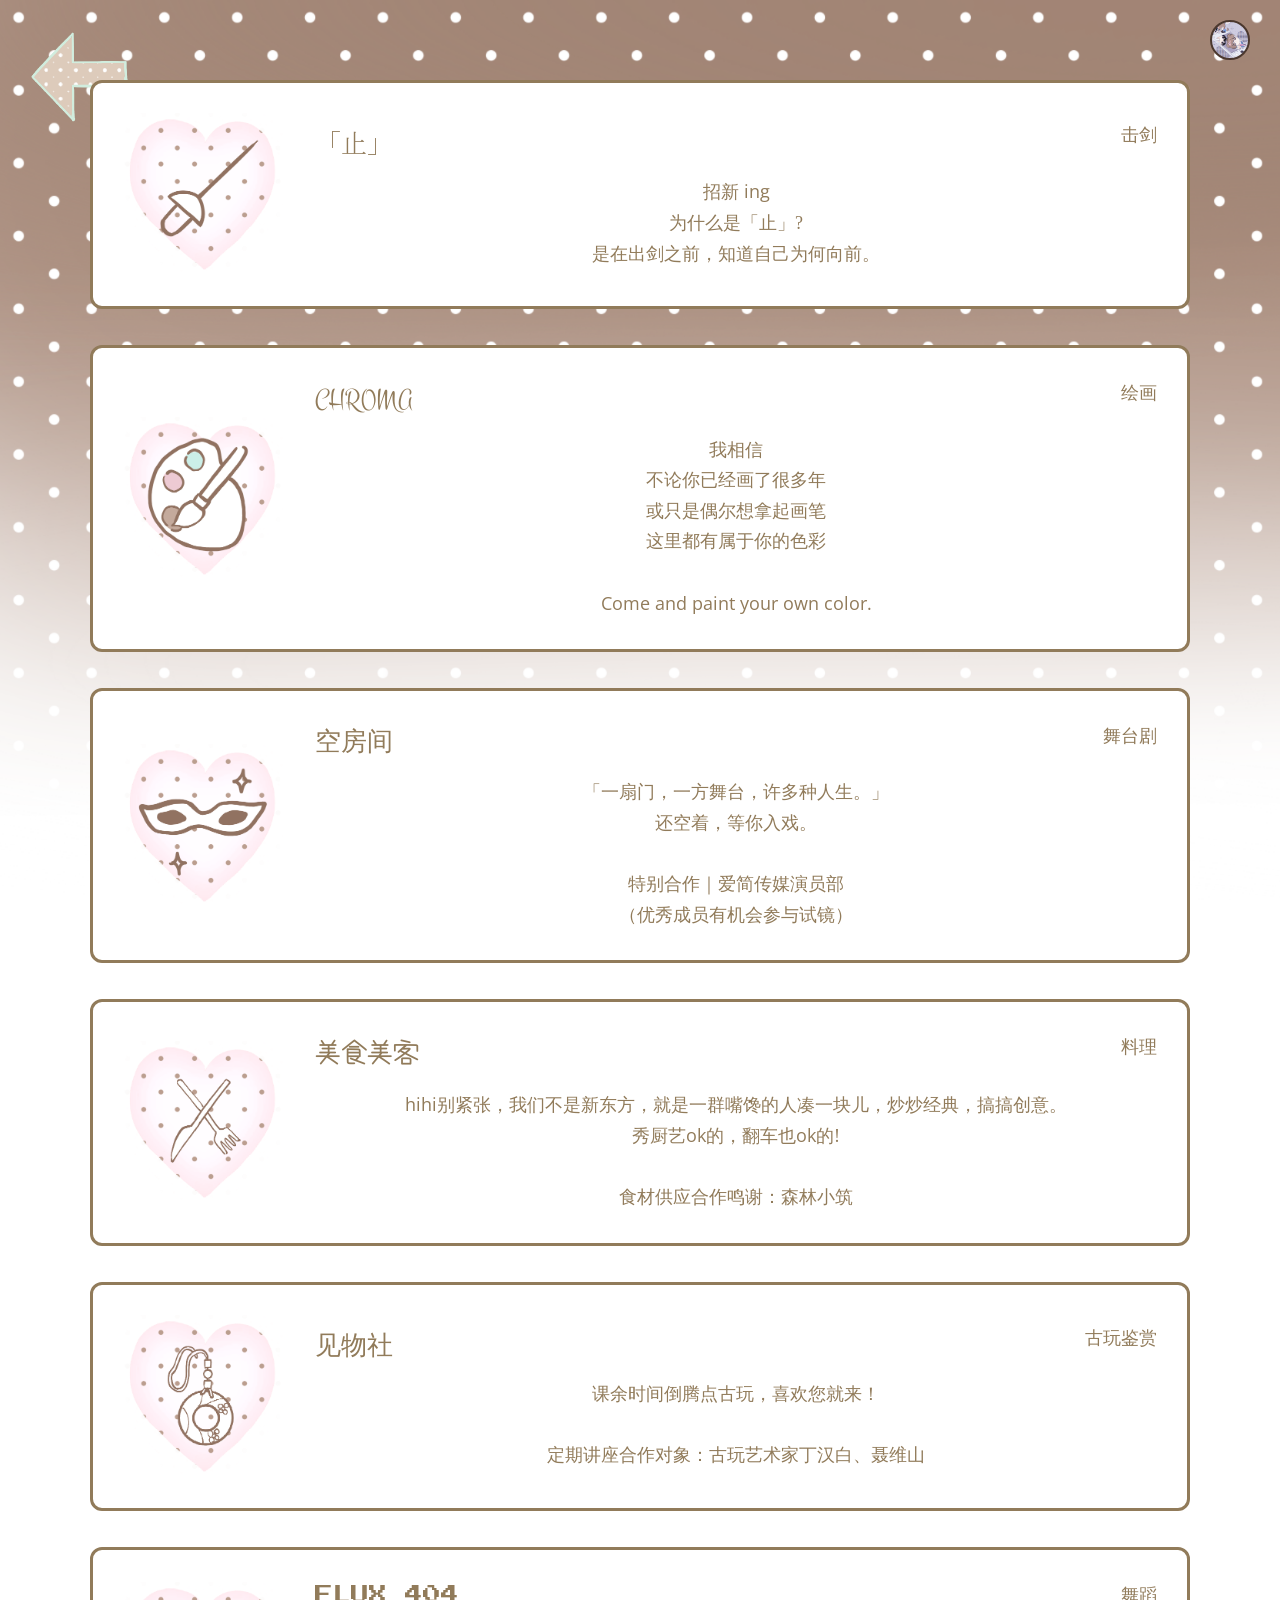
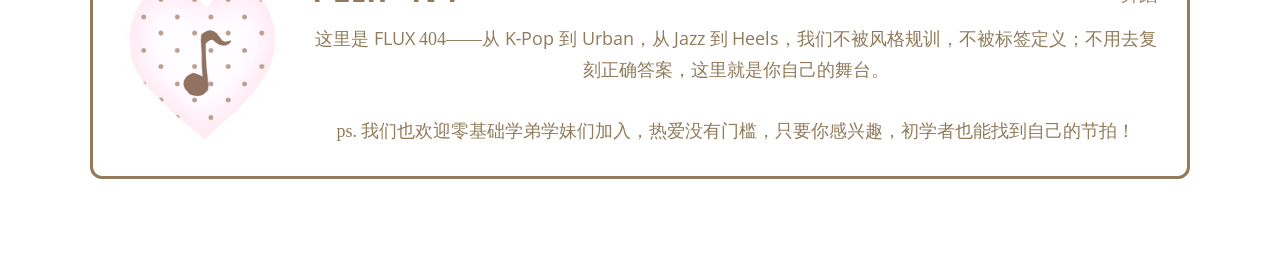
==== club.html @ 34ed7894 "Publish Bielaiwuyang website with cleaned fonts" ====
<!DOCTYPE html>
<html lang="zh-CN">
<head>
    <meta charset="UTF-8">
    <meta name="viewport" content="width=device-width, initial-scale=1.0">
    <title>About the club</title>
    <link rel="stylesheet" href="club.css">
</head>
<body>
    <!--右上角用户头像+名字（从index复制过来）-->
    <div class="user-header">
        <div class="avatar-icon"></div>
        <span id="showUsername"></span>
    </div>
    <!-- 返回主页箭头 -->
    <a href="index.html" class="back-link">
        <img class="back-arrow" src="image/back.png" alt="返回主页">
    </a>
    <div class="club-container">
        <!-- 1.击剑社 -->
        <div class="club-card">
            <img class="club-img" src="image/zhi.png" alt="社团图标">
            <div class="club-text">
                <div class="club-title-row">
                    <span class="club-name">「止」</span>
                    <span class="club-category">击剑</span>
                </div>
                <div class="club-desc">
                    <p>招新<span class="en-font"> ing</span></p>
                    <p>为什么是「止」?</p>
                    <p>是在出剑之前，知道自己为何向前。</p>
                </div>
            </div>
        </div>
        <!-- 2.绘画社 CHROMA -->
        <div class="club-card">
            <img class="club-img" src="image/chroma.png" alt="社团图标">
            <div class="club-text">
                <div class="club-title-row">
                    <span class="club-name font-montez">CHROMA</span>
                    <span class="club-category">绘画</span>
                </div>
                <div class="club-desc">
                    <p>我相信</p>
                    <p>不论你已经画了很多年</p>
                    <p>或只是偶尔想拿起画笔</p>
                    <p>这里都有属于你的色彩</p>
                    <br>
                    <p><span class="en-font">Come and paint your own color.</span></p>
                </div>
            </div>
        </div>
        <!--3.舞台剧 空房间 -->
        <div class="club-card">
            <img class="club-img" src="image/kong.png" alt="社团图标">
            <div class="club-text">
                <div class="club-title-row">
                    <span class="club-name">空房间</span>
                    <span class="club-category">舞台剧</span>
                </div>
                <div class="club-desc">
                    <p>「一扇门，一方舞台，许多种人生。」</p>
                    <p>还空着，等你入戏。</p>
                    <br>
                    <p>特别合作｜爱简传媒演员部</p>
                    <p>（优秀成员有机会参与试镜）</p>
                </div>
            </div>
        </div>
        <!--4.料理 美食美客 -->
        <div class="club-card">
            <img class="club-img" src="image/mei.png" alt="社团图标">
            <div class="club-text">
                <div class="club-title-row">
                    <span class="club-name">美食美客</span>
                    <span class="club-category">料理</span>
                </div>
                <div class="club-desc">
                    <p><span class="en-font">hihi</span>别紧张，我们不是新东方，就是一群嘴馋的人凑一块儿，炒炒经典，搞搞创意。</p>
                    <p>秀厨艺<span class="en-font">ok</span>的，翻车也<span class="en-font">ok</span>的!</p>
                    <br>
                    <p class="club-note">食材供应合作鸣谢：森林小筑</p>
                </div>
            </div>
        </div>
        <!--5.古玩鉴赏 见物社 -->
        <div class="club-card">
            <img class="club-img" src="image/jian.png" alt="社团图标">
            <div class="club-text">
                <div class="club-title-row">
                    <span class="club-name">见物社</span>
                    <span class="club-category">古玩鉴赏</span>
                </div>
                <div class="club-desc">
                    <p>课余时间倒腾点古玩，喜欢您就来！</p>
                    <br>
                    <p class="club-note">定期讲座合作对象：古玩艺术家丁汉白、聂维山</p>
                </div>
            </div>
        </div>
        <!--6.舞蹈 FLUX 404 -->
        <div class="club-card">
            <img class="club-img" src="image/404.png" alt="社团图标">
            <div class="club-text">
                <div class="club-title-row">
                    <span class="club-name">FLUX 404</span>
                    <span class="club-category">舞蹈</span>
                </div>
                <div class="club-desc">
                    <p>这里是 <span class="en-font">FLUX</span> 404——从 <span class="en-font">K‑Pop</span> 到 <span class="en-font">Urban</span>，从 <span class="en-font">Jazz</span> 到 <span class="en-font">Heels</span>，我们不被风格规训，不被标签定义；不用去复刻正确答案，这里就是你自己的舞台。</p>
                    <br>
                    <p>ps. 我们也欢迎零基础学弟学妹们加入，热爱没有门槛，只要你感兴趣，初学者也能找到自己的节拍！</p>
                </div>
            </div>
        </div>
    </div>

    <!-- 学生ID弹窗DOM 放在body末尾 -->
    <div class="id-modal" id="idModal">
        <div class="id-card-wrap">
            <img src="image/studentID.png" alt="Student ID" class="id-card">
        </div>
    </div>

    <audio id="bgMusicClub" loop preload="auto">
        <source src="audio/clubbgm.wav" type="audio/mpeg">

        <audio id="clickSound" preload="auto">
            <source src="audio/click.mp3" type="audio/mpeg">


            <script>
                //读取本地存储用户名
                const name = localStorage.getItem("username");
                document.getElementById("showUsername").innerText = name;

                //社团卡片滚动入场
                const cards = document.querySelectorAll('.club-card');
                const observer = new IntersectionObserver((entries) => {
                    entries.forEach(entry => {
                        if (entry.isIntersecting) {
                            entry.target.classList.add('show');
                        } else {
                            entry.target.classList.remove('show');
                        }
                    })
                }, {
                    threshold: 0
                });
                cards.forEach(card => observer.observe(card));

                //背景音乐
                let clubBgmPlayed = false;
                document.addEventListener('click', function () {
                    if (!clubBgmPlayed) {
                        document.getElementById('bgMusicClub').play();
                        clubBgmPlayed = true;
                    }
                    //点击音效
                    const clickAudio = document.getElementById('clickSound');
                    clickAudio.currentTime = 0;
                    clickAudio.play().catch(err => {
                        console.log("音效需要用户交互后才能播放", err);
                    })
                })

                // ==========学生ID弹窗逻辑 ==========
                const modal = document.getElementById("idModal");
                const avatar = document.querySelector(".avatar-icon");
                //点击头像打开弹窗
                avatar.addEventListener("click", () => {
                    modal.classList.add("active");
                })
                //点击遮罩背景关闭弹窗
                modal.addEventListener("click", (e) => {
                    if (e.target === modal) {
                        modal.classList.remove("active");
                    }
                })
            </script>
</body>
</html>
---- club.css ----
/*Montez‑Regular*/
@font-face {
    font-family: 'Montez';
    src: url('font/Montez-Regular.ttf') format('truetype');
    font-weight: normal;
    font-style: normal;
}
/*PressStart2P‑Regular*/
@font-face {
    font-family: 'Press Start 2P';
    src: url('font/PressStart2P-Regular.ttf') format('truetype');
    font-weight: normal;
    font-style: normal;
}
@font-face {
    font-family: "见物社手写体"; /* 这里是字体内置名字，可以中文 */
    src: url("font/jianwu-font.ttf") format("truetype"); /* 这里url路径必须英文文件名！！*/
    font-weight: normal;
    font-style: normal;
}
@font-face {
    font-family: "meishi-font"; 
    src: url("font/meishi/meishi-font.ttf") format("truetype"); 
    font-weight: normal;
    font-style: normal;
}
@font-face {
    font-family: "EarlySummerSerif-Light";
    src: url("font/zhi/EarlySummerSerif-Light.ttf") format("truetype");
    font-weight: normal;
    font-style: normal;
}
@font-face {
    font-family: "CaslonAntT";
    src: url("font/kong/CaslonAntT.ttf") format("truetype");
    font-weight: normal;
    font-style: normal;
}
@font-face {
    font-family: 'OpenSansVariable';
    src: url('font/OpenSans-VariableFont_wdth,wght.ttf') format('truetype');
    font-weight: 100 900; /* 可变字体支持的字重范围 */
    font-stretch: 75% 125%; /* 宽度范围 wdth */
    font-style: normal;
}
/* 英文专用class，只给英文文字套用 */
.en-font {
    font-family: 'OpenSansVariable', sans-serif;
    font-weight: 400;
}

/* ========== 直接定位：CHROMA社团标题 ========== */
.club-card:nth-child(2) .club-name {
    font-family: 'Montez', cursive;
    font-size: 26px;
    font-weight: normal !important; /* 重点！关掉bold，花体一加粗就失效！ */
}

/* nth‑child(1) → 第一个社团卡片：止 */
.club-card:nth-child(1) .club-name {
    font-family: 'EarlySummerSerif-Light', sans-serif;
    font-weight: normal !important;
    font-size: 26px;
}
/*第3个社团：空房间，字体不动，跳过*/
.club-card:nth-child(3) .club-name {
    font-family: 'CaslonAntT', sans-serif;
    font-weight: normal !important;
    font-size: 26px;
}
/* 给html标签手动加 class="food‑title"，避开nth-child计数出错的坑！！ */
.club-card:nth-child(4) .club-name {
    font-family: 'meishi-font', sans-serif;
    font-weight: normal !important;
    font-size: 26px;
}
/* nth‑child(5) →第五个社团卡片：见物社 */
.club-card:nth-child(5) .club-name {
    font-family: '见物社手写体', sans-serif;
    font-weight: normal !important;
    font-size: 26px;
}

/* ========== 直接定位：FLUX 404社团标题（第6张卡片） ========== */
.club-card:nth-child(6) .club-name {
    font-family: 'Press Start 2P', cursive;
    font-size: 18px;
    font-weight: normal !important; /*像素字体禁止加粗*/
}

.club-name {
    font-size: 24px;
    font-weight: bold;
}



* {
    margin: 0;
    padding: 0;
    box-sizing: border-box;
}

body {
    background-image: url("image/club_bg.png");
    background-size: cover;
    background-attachment: fixed;
    min-height: 100vh;
    padding: 80px 40px;
    font-family: "Comic Sans MS", cursive;
    color: #917B5A;
    cursor: url("image/cursor.png"),auto;
}


/* 右上角用户头像用户名，和index页面完全一致 */
.user-header {
    position: absolute;
    top: 20px;
    right: 20px;
    display: flex;
    gap: 10px;
    align-items: center;
    font-size: 18px;
    color: #4b382e;
}

.avatar-icon {
    width: 40px;
    height: 40px;
    border-radius: 50%;
    border: 2px solid #4b382e;
    background-image: url("image/profile.png");
    background-size: cover;
    background-position: center;
    background-repeat: no-repeat;
}

/* 返回箭头 */
.back-link {
    position: absolute;
    top: 30px;
    left: 30px;
}

.back-arrow {
    width: 100px;
    cursor: pointer;
    transition: transform 0.3s ease;
}

    .back-arrow:hover {
        transform: scale(1.15);
    }

/* 社团卡片外层容器 */
.club-container {
    max-width: 1100px;
    margin: 0 auto;
    display: flex;
    flex-direction: column;
    gap: 36px;
}


/* 单张社团卡片 */
.club-card {
    background-color: #ffffff;
    border: 3px solid #917B5A;
    border-radius: 12px;
    padding: 30px;
    display: flex;
    align-items: center;
    gap: 32px;
    /* hover的过渡 */
    transition: transform 0.1s ease, box-shadow 0.3s ease;
    /* 入场初始状态：透明，往下挪50px */
    opacity: 0;
    transform: translateY(50px);
    /* ✅新增：入场动画的过渡时长 */
    transition-property: opacity, transform;
    transition-duration: 0.7s;
    transition-timing-function: ease-out;
}

    .club-card.show {
        opacity: 1;
        transform: translateY(0);
    }
    /* hover放大，保留原有 */
    .club-card:hover {
        transform: scale(1.03);
        box-shadow: 0 8px 20px rgba(145, 123, 90, 0.25);
    }


/* 左侧社团图片 */
.club-img {
    width: 160px;
    flex-shrink: 0;
    animation: floatHeart 3s ease-in-out infinite;
}

@keyframes floatHeart {
    0% {
        transform: translateY(0px);
    }

    50% {
        transform: translateY(-6px);
    }

    100% {
        transform: translateY(0px);
    }
}


/* 右侧文字区域 */
.club-text {
    flex: 1;
    line-height: 1.7;
    font-size: 18px;
}

.club-title-row {
    display: flex;
    justify-content: space-between;
    margin-bottom: 12px;
}

.club-name {
    font-size: 24px;
    font-weight: bold;
}

.club-desc {
    text-align: center;
}

.club-note {
    text-align: center;
}

/* ===== 嫩粉色滚动条，加宽到16px，和主页保持一致 ===== */
::-webkit-scrollbar {
    width: 16px;
}

::-webkit-scrollbar-track {
    background: #fff7f9;
}

::-webkit-scrollbar-thumb {
    background-color: #fce0e8;
    border-radius: 10px;
}

    ::-webkit-scrollbar-thumb:hover {
        background-color: #f9cbda;
    }

html {
    scrollbar-color: #fce0e8 #fff7f9;
    scrollbar-width: thin;
}

/*====学生ID弹窗样式（和index保持完全一致）====*/
.id-modal {
    position: fixed;
    inset: 0;
    background: rgba(50, 35, 25, 0.65);
    z-index: 999;
    display: flex;
    justify-content: center;
    align-items: center;
    opacity: 0;
    visibility: hidden;
    transition: opacity 0.25s ease, visibility 0.25s ease;
}

    .id-modal.active {
        opacity: 1;
        visibility: visible;
    }

.id-card-wrap {
    transform: scale(0.6);
    opacity: 0;
    transition: transform 0.5s cubic-bezier(0.3, 1.8, 0.5, 1), opacity 0.3s ease;
}

.id-modal.active .id-card-wrap {
    transform: scale(1);
    opacity: 1;
}

.id-card {
    max-width: 640px;
    width: 86vw;
    border-radius: 18px;
    box-shadow: 0 20px 50px rgba(0, 0, 0, 0.35);
}

    .id-card:hover {
        transform: translateY(-4px);
        transition: transform 0.25s ease;
    }

/* 移动端简单适配：屏幕小的时候卡片变成上下排布 */
@media (max-width:768px) {
    .club-card {
        flex-direction: column;
        text-align: center;
    }

    .club-img {
        width: 120px;
    }
}
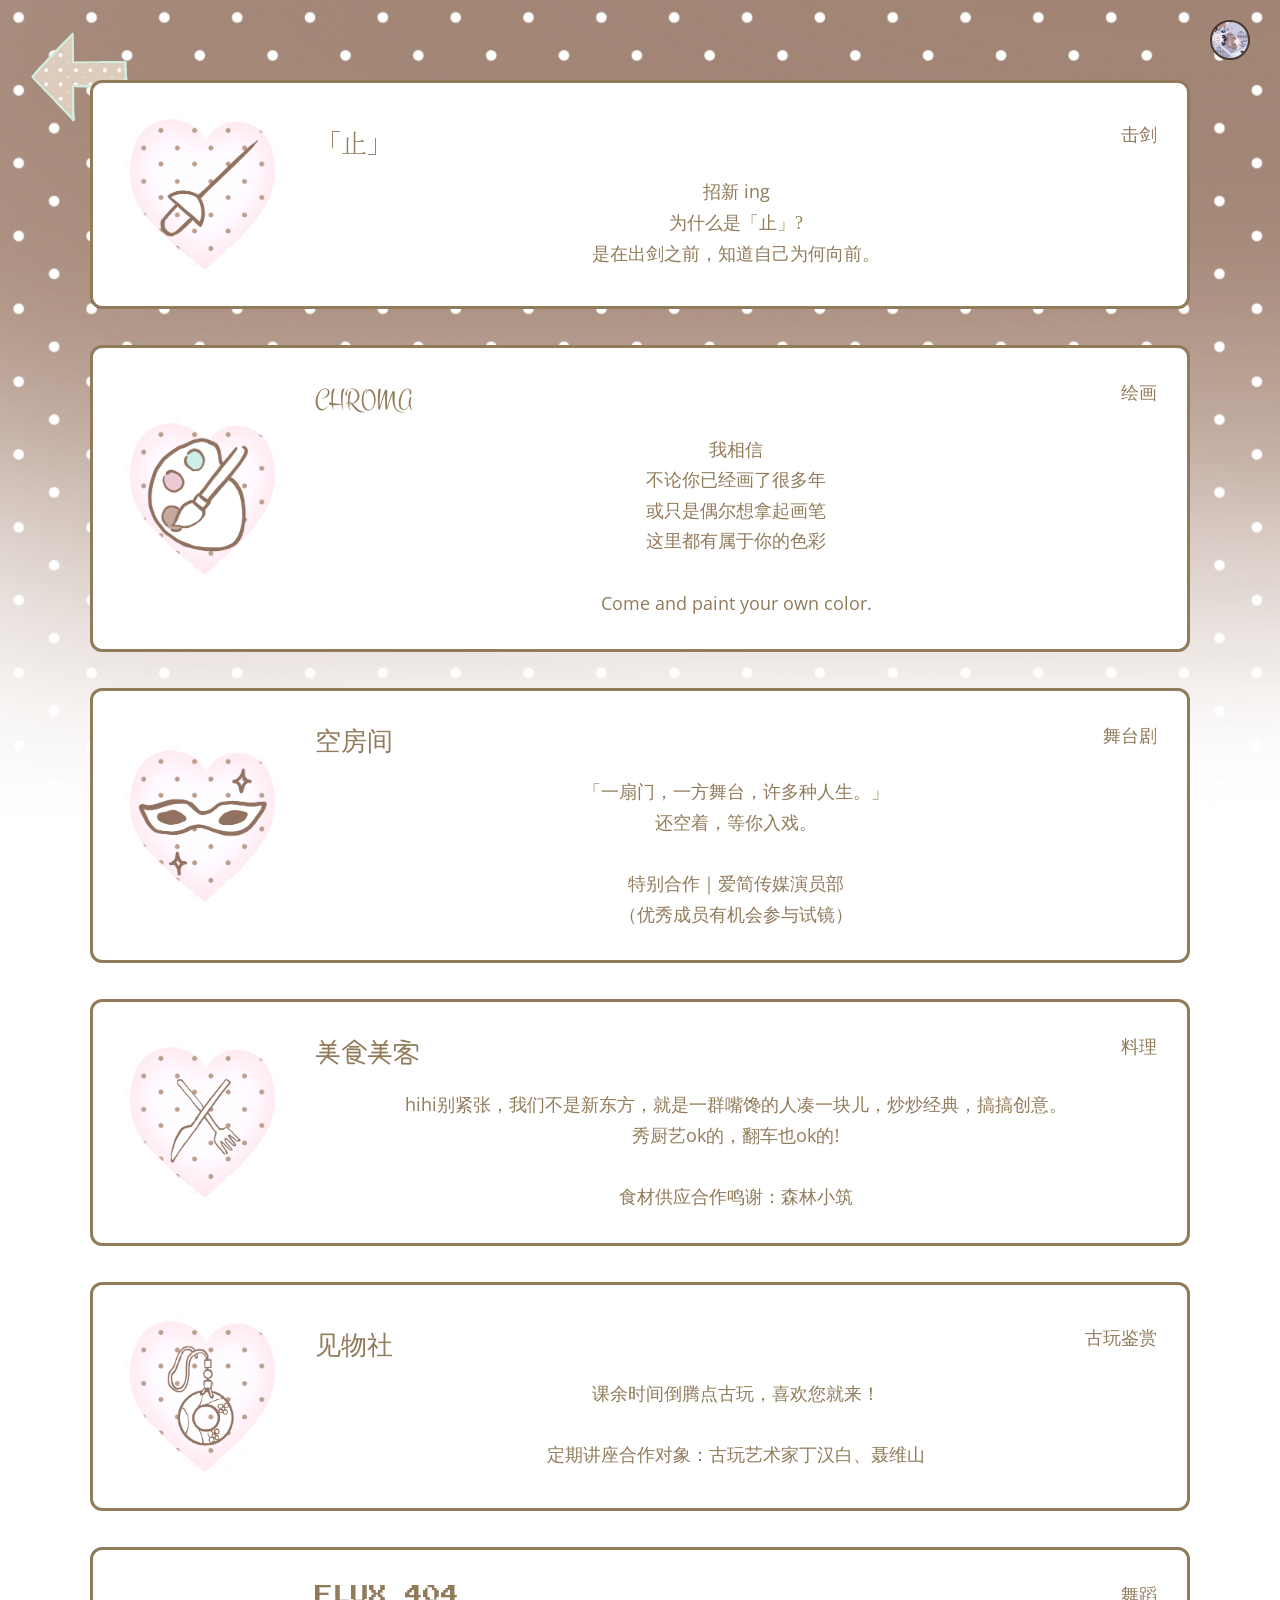
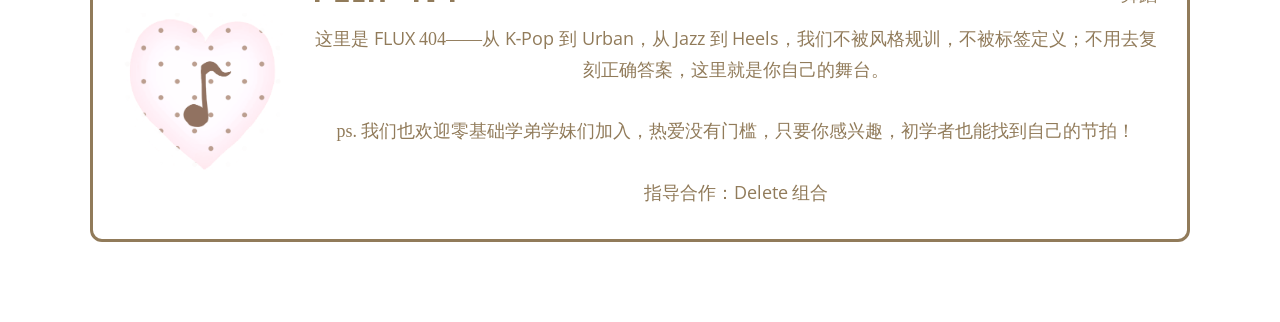
==== commit fd8fdbb5: "Add collaboration guidance to club description" ====
--- a/club.html
+++ b/club.html
@@ -110,6 +110,8 @@
                     <p>这里是 <span class="en-font">FLUX</span> 404——从 <span class="en-font">K‑Pop</span> 到 <span class="en-font">Urban</span>，从 <span class="en-font">Jazz</span> 到 <span class="en-font">Heels</span>，我们不被风格规训，不被标签定义；不用去复刻正确答案，这里就是你自己的舞台。</p>
                     <br>
                     <p>ps. 我们也欢迎零基础学弟学妹们加入，热爱没有门槛，只要你感兴趣，初学者也能找到自己的节拍！</p>
+                    <br>
+<p>指导合作：<span class="en-font">Delete</span> 组合</p>
                 </div>
             </div>
         </div>
